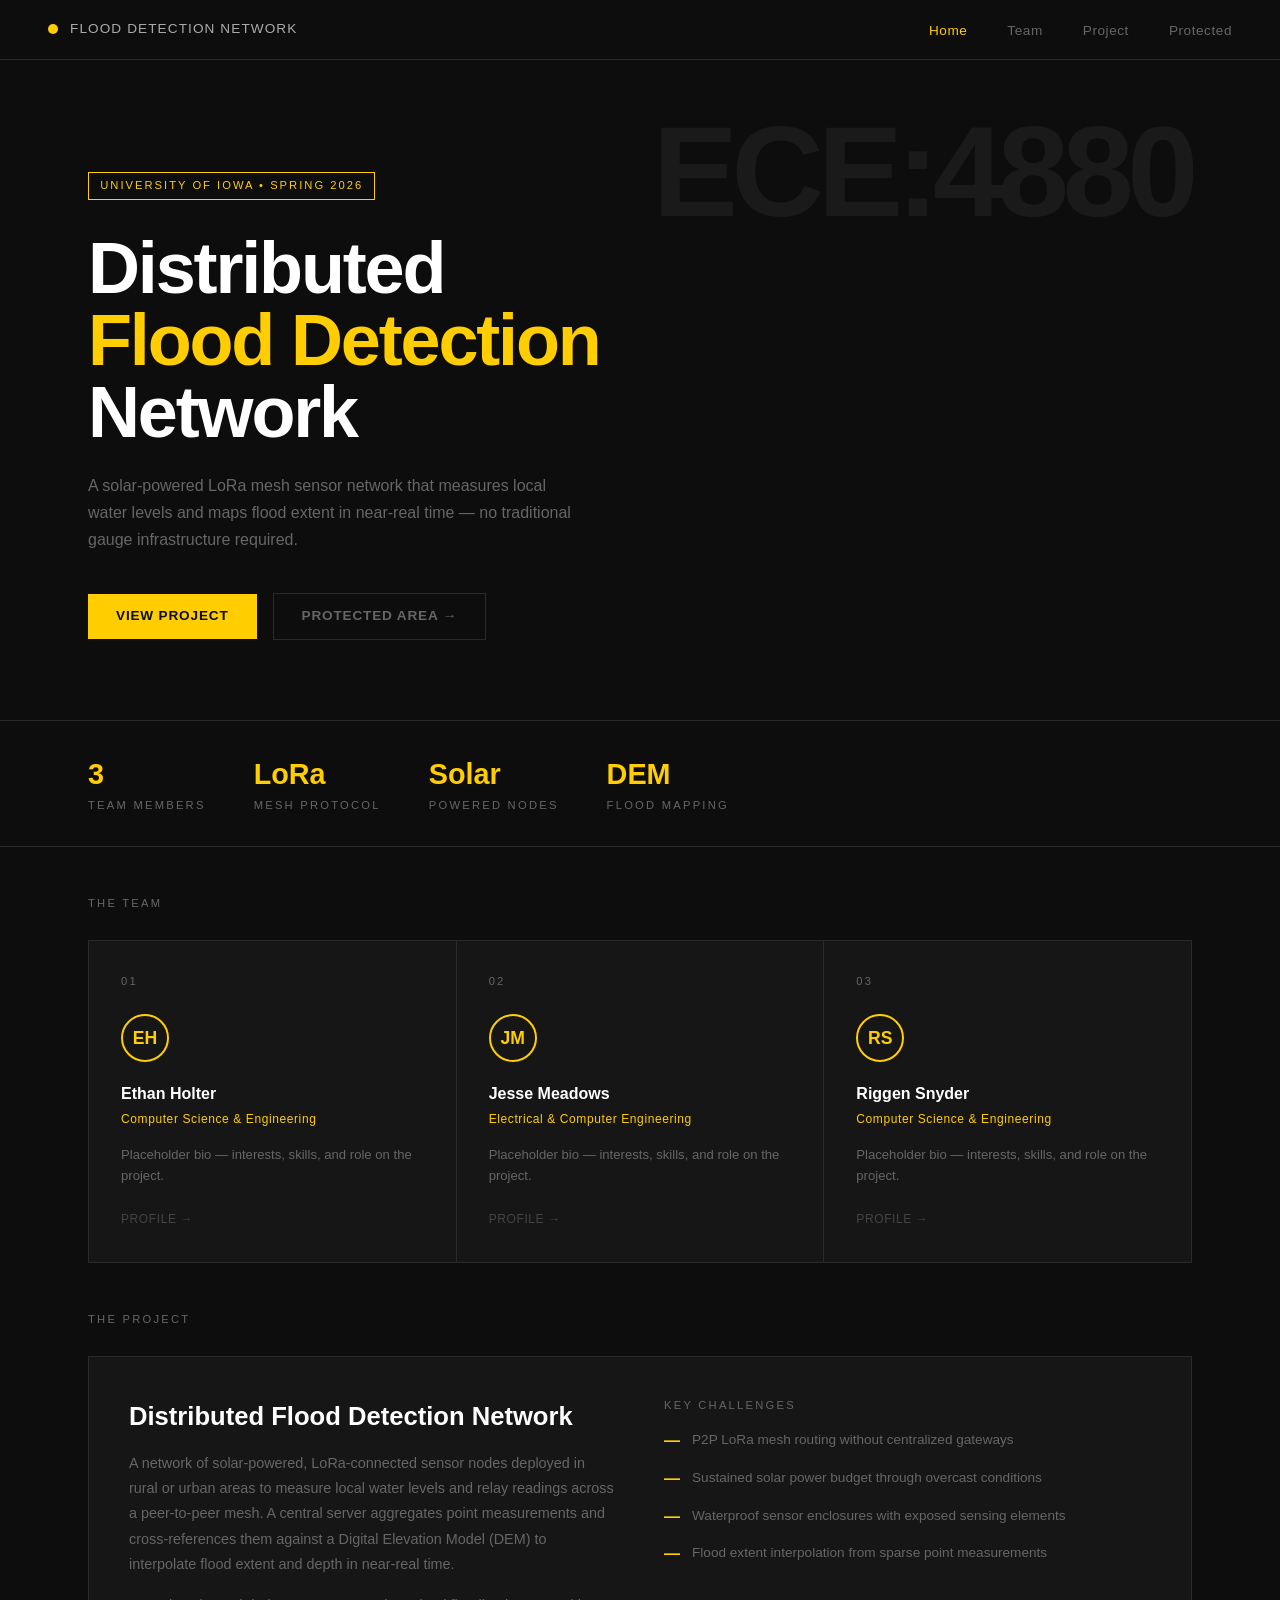
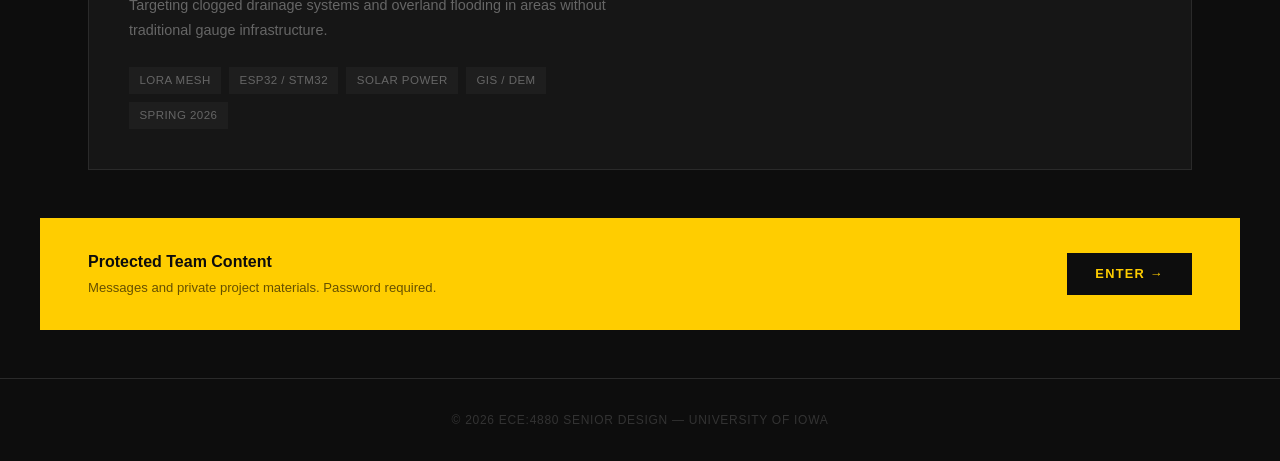
==== index.html @ d29dfadd "Initial site structure — Phase 1 & 2 in progress Adds shared stylesheet, auth.js session management," ====
<!DOCTYPE html>
<html lang="en">
<head>
  <meta charset="UTF-8">
  <meta name="viewport" content="width=device-width, initial-scale=1.0">
  <title>Distributed Flood Detection Network — ECE:4880</title>
  <link rel="stylesheet" href="assets/css/style.css">
</head>
<body>

  <!-- NAV -->
  <nav class="nav">
    <a href="index.html" class="nav-logo">
      <span class="dot"></span>
      <span class="name">Flood Detection Network</span>
    </a>
    <button class="nav-toggle" aria-label="Toggle navigation" onclick="this.parentElement.querySelector('.nav-links').classList.toggle('open')">
      <span></span><span></span><span></span>
    </button>
    <ul class="nav-links">
      <li><a href="index.html" class="active">Home</a></li>
      <li><a href="#team">Team</a></li>
      <li><a href="#project">Project</a></li>
      <li><a href="protected/gate.html">Protected</a></li>
    </ul>
  </nav>

  <!-- HERO -->
  <section style="padding: 7rem 3rem 5rem; max-width: 1200px; margin: 0 auto; position: relative; overflow: hidden;">
    <div style="position: absolute; top: 3rem; right: 3rem; font-size: 8rem; font-weight: 900; color: #1a1a1a; letter-spacing: -0.05em; line-height: 1; user-select: none; pointer-events: none;">
      ECE:4880
    </div>
    <div class="tag" style="margin-bottom: 2rem;">University of Iowa &bull; Spring 2026</div>
    <h1 style="font-size: 4.5rem; font-weight: 900; line-height: 1.0; letter-spacing: -0.03em; color: white; max-width: 720px;">
      Distributed<br><span class="gold">Flood Detection</span><br>Network
    </h1>
    <p style="margin-top: 1.5rem; color: var(--text-muted); font-size: 1rem; line-height: 1.7; max-width: 500px;">
      A solar-powered LoRa mesh sensor network that measures local water levels
      and maps flood extent in near-real time — no traditional gauge infrastructure required.
    </p>
    <div style="margin-top: 2.5rem; display: flex; gap: 1rem; flex-wrap: wrap; align-items: center;">
      <a href="#project" class="btn btn-gold">View Project</a>
      <a href="protected/gate.html" class="btn btn-ghost">Protected Area &rarr;</a>
    </div>
  </section>

  <hr class="divider">

  <!-- STATS -->
  <div class="page-wrap" style="padding-top: 2rem; padding-bottom: 2rem; display: flex; gap: 3rem; flex-wrap: wrap;">
    <div>
      <div style="font-size: 1.8rem; font-weight: 900; color: var(--gold);">3</div>
      <div class="label" style="margin-top: 0.1rem;">Team Members</div>
    </div>
    <div>
      <div style="font-size: 1.8rem; font-weight: 900; color: var(--gold);">LoRa</div>
      <div class="label" style="margin-top: 0.1rem;">Mesh Protocol</div>
    </div>
    <div>
      <div style="font-size: 1.8rem; font-weight: 900; color: var(--gold);">Solar</div>
      <div class="label" style="margin-top: 0.1rem;">Powered Nodes</div>
    </div>
    <div>
      <div style="font-size: 1.8rem; font-weight: 900; color: var(--gold);">DEM</div>
      <div class="label" style="margin-top: 0.1rem;">Flood Mapping</div>
    </div>
  </div>

  <hr class="divider">

  <!-- TEAM -->
  <section id="team" class="page-wrap" style="padding-top: 3rem; padding-bottom: 3rem;">
    <div class="section-header">
      <span class="label">The Team</span>
    </div>
    <div class="card-grid-3">

      <div class="card">
        <div class="label" style="margin-bottom: 1.5rem;">01</div>
        <div class="avatar" style="margin-bottom: 1.25rem;">EH</div>
        <h3 style="font-size: 1rem; color: white; margin-bottom: 0.25rem;">Ethan Holter</h3>
        <div style="font-size: 0.75rem; color: var(--gold); letter-spacing: 0.05em; margin-bottom: 1rem;">
          Computer Science &amp; Engineering
        </div>
        <p style="font-size: 0.82rem; color: var(--text-muted); line-height: 1.6; margin-bottom: 1.25rem;">
          Placeholder bio — interests, skills, and role on the project.
        </p>
        <a href="members/ethan.html" style="font-size: 0.75rem; color: var(--text-dim); letter-spacing: 0.05em; text-transform: uppercase; transition: color 0.2s;">
          Profile &rarr;
        </a>
      </div>

      <div class="card">
        <div class="label" style="margin-bottom: 1.5rem;">02</div>
        <div class="avatar" style="margin-bottom: 1.25rem;">JM</div>
        <h3 style="font-size: 1rem; color: white; margin-bottom: 0.25rem;">Jesse Meadows</h3>
        <div style="font-size: 0.75rem; color: var(--gold); letter-spacing: 0.05em; margin-bottom: 1rem;">
          Electrical &amp; Computer Engineering
        </div>
        <p style="font-size: 0.82rem; color: var(--text-muted); line-height: 1.6; margin-bottom: 1.25rem;">
          Placeholder bio — interests, skills, and role on the project.
        </p>
        <a href="members/jesse.html" style="font-size: 0.75rem; color: var(--text-dim); letter-spacing: 0.05em; text-transform: uppercase; transition: color 0.2s;">
          Profile &rarr;
        </a>
      </div>

      <div class="card">
        <div class="label" style="margin-bottom: 1.5rem;">03</div>
        <div class="avatar" style="margin-bottom: 1.25rem;">RS</div>
        <h3 style="font-size: 1rem; color: white; margin-bottom: 0.25rem;">Riggen Snyder</h3>
        <div style="font-size: 0.75rem; color: var(--gold); letter-spacing: 0.05em; margin-bottom: 1rem;">
          Computer Science &amp; Engineering
        </div>
        <p style="font-size: 0.82rem; color: var(--text-muted); line-height: 1.6; margin-bottom: 1.25rem;">
          Placeholder bio — interests, skills, and role on the project.
        </p>
        <a href="members/riggen.html" style="font-size: 0.75rem; color: var(--text-dim); letter-spacing: 0.05em; text-transform: uppercase; transition: color 0.2s;">
          Profile &rarr;
        </a>
      </div>

    </div>
  </section>

  <!-- PROJECT -->
  <section id="project" class="page-wrap" style="padding-bottom: 3rem;">
    <div class="section-header">
      <span class="label">The Project</span>
    </div>
    <div style="background: var(--surface); border: 1px solid var(--border); padding: 2.5rem; display: grid; grid-template-columns: 1fr 1fr; gap: 3rem; align-items: start;">
      <div>
        <h2 style="font-size: 1.6rem; font-weight: 900; color: white; margin-bottom: 1rem;">
          Distributed Flood Detection Network
        </h2>
        <p style="font-size: 0.9rem; color: var(--text-muted); line-height: 1.75;">
          A network of solar-powered, LoRa-connected sensor nodes deployed in rural or urban
          areas to measure local water levels and relay readings across a peer-to-peer mesh.
          A central server aggregates point measurements and cross-references them against a
          Digital Elevation Model (DEM) to interpolate flood extent and depth in near-real time.
        </p>
        <p style="font-size: 0.9rem; color: var(--text-muted); line-height: 1.75; margin-top: 1rem;">
          Targeting clogged drainage systems and overland flooding in areas without traditional
          gauge infrastructure.
        </p>
        <div style="display: flex; gap: 0.5rem; flex-wrap: wrap; margin-top: 1.5rem;">
          <span class="chip">LoRa Mesh</span>
          <span class="chip">ESP32 / STM32</span>
          <span class="chip">Solar Power</span>
          <span class="chip">GIS / DEM</span>
          <span class="chip">Spring 2026</span>
        </div>
      </div>
      <div>
        <div class="label" style="margin-bottom: 1rem;">Key Challenges</div>
        <ul style="list-style: none; display: flex; flex-direction: column; gap: 0.85rem;">
          <li style="display: flex; gap: 0.75rem; align-items: flex-start;">
            <span style="color: var(--gold); font-weight: 900; flex-shrink: 0;">—</span>
            <span style="font-size: 0.85rem; color: var(--text-muted); line-height: 1.6;">
              P2P LoRa mesh routing without centralized gateways
            </span>
          </li>
          <li style="display: flex; gap: 0.75rem; align-items: flex-start;">
            <span style="color: var(--gold); font-weight: 900; flex-shrink: 0;">—</span>
            <span style="font-size: 0.85rem; color: var(--text-muted); line-height: 1.6;">
              Sustained solar power budget through overcast conditions
            </span>
          </li>
          <li style="display: flex; gap: 0.75rem; align-items: flex-start;">
            <span style="color: var(--gold); font-weight: 900; flex-shrink: 0;">—</span>
            <span style="font-size: 0.85rem; color: var(--text-muted); line-height: 1.6;">
              Waterproof sensor enclosures with exposed sensing elements
            </span>
          </li>
          <li style="display: flex; gap: 0.75rem; align-items: flex-start;">
            <span style="color: var(--gold); font-weight: 900; flex-shrink: 0;">—</span>
            <span style="font-size: 0.85rem; color: var(--text-muted); line-height: 1.6;">
              Flood extent interpolation from sparse point measurements
            </span>
          </li>
        </ul>
      </div>
    </div>
  </section>

  <!-- PROTECTED BANNER -->
  <div style="background: var(--gold); padding: 2rem 3rem; display: flex; justify-content: space-between; align-items: center; flex-wrap: wrap; gap: 1rem; max-width: 1200px; margin: 0 auto 3rem;">
    <div>
      <h3 style="font-size: 1rem; font-weight: 900; color: var(--dark);">Protected Team Content</h3>
      <p style="font-size: 0.82rem; color: #665000; margin-top: 0.25rem;">
        Messages and private project materials. Password required.
      </p>
    </div>
    <a href="protected/gate.html" style="background: var(--dark); color: var(--gold); padding: 0.7rem 1.75rem; font-weight: 900; font-size: 0.8rem; letter-spacing: 0.1em; text-transform: uppercase; text-decoration: none;">
      Enter &rarr;
    </a>
  </div>

  <footer class="footer">
    &copy; 2026 ECE:4880 Senior Design &mdash; University of Iowa
  </footer>

</body>
</html>
---- assets/css/style.css ----
/* ============================================================
   DISTRIBUTED FLOOD DETECTION NETWORK — Shared Stylesheet
   Design: Dark/Bold (prototype-b)
   ============================================================ */

/* ── Reset & Base ─────────────────────────────────────────── */
*, *::before, *::after {
  margin: 0;
  padding: 0;
  box-sizing: border-box;
}

:root {
  --gold:        #FFCD00;
  --gold-dim:    #c9a200;
  --dark:        #0d0d0d;
  --surface:     #161616;
  --surface-2:   #1e1e1e;
  --border:      #2a2a2a;
  --text:        #e0e0e0;
  --text-muted:  #666;
  --text-dim:    #444;
  --radius:      0px; /* sharp-edged aesthetic */
}

html { scroll-behavior: smooth; }

body {
  font-family: 'Arial', sans-serif;
  background: var(--dark);
  color: var(--text);
  min-height: 100vh;
  line-height: 1.5;
}

img { max-width: 100%; display: block; }
a  { color: inherit; text-decoration: none; }

/* ── Typography helpers ───────────────────────────────────── */
.label {
  font-size: 0.7rem;
  text-transform: uppercase;
  letter-spacing: 0.2em;
  color: var(--text-muted);
}

.gold  { color: var(--gold); }
.muted { color: var(--text-muted); }

/* ── Navigation ───────────────────────────────────────────── */
.nav {
  display: flex;
  justify-content: space-between;
  align-items: center;
  padding: 0 3rem;
  height: 60px;
  background: var(--dark);
  border-bottom: 1px solid var(--border);
  position: sticky;
  top: 0;
  z-index: 100;
}

.nav-logo {
  display: flex;
  align-items: center;
  gap: 0.75rem;
  text-decoration: none;
}

.nav-logo .dot {
  width: 10px;
  height: 10px;
  background: var(--gold);
  border-radius: 50%;
  flex-shrink: 0;
}

.nav-logo .name {
  font-size: 0.85rem;
  letter-spacing: 0.08em;
  color: #aaa;
  text-transform: uppercase;
}

.nav-links {
  list-style: none;
  display: flex;
  gap: 2.5rem;
}

.nav-links a {
  color: var(--text-muted);
  font-size: 0.85rem;
  letter-spacing: 0.04em;
  transition: color 0.2s;
}

.nav-links a:hover,
.nav-links a.active {
  color: var(--gold);
}

/* Hamburger — hidden on desktop */
.nav-toggle {
  display: none;
  flex-direction: column;
  gap: 5px;
  cursor: pointer;
  background: none;
  border: none;
  padding: 4px;
}
.nav-toggle span {
  display: block;
  width: 22px;
  height: 2px;
  background: var(--text-muted);
  transition: background 0.2s;
}
.nav-toggle:hover span { background: var(--gold); }

/* ── Buttons ──────────────────────────────────────────────── */
.btn {
  display: inline-block;
  padding: 0.75rem 1.75rem;
  font-size: 0.85rem;
  font-weight: 700;
  letter-spacing: 0.06em;
  text-transform: uppercase;
  cursor: pointer;
  border: none;
  transition: opacity 0.2s, background 0.2s;
  text-decoration: none;
}

.btn-gold {
  background: var(--gold);
  color: var(--dark);
}
.btn-gold:hover { opacity: 0.85; }

.btn-dark {
  background: var(--dark);
  color: var(--gold);
  border: 1px solid var(--border);
}
.btn-dark:hover { border-color: var(--gold); }

.btn-ghost {
  background: transparent;
  color: var(--text-muted);
  border: 1px solid var(--border);
}
.btn-ghost:hover { color: var(--text); border-color: #555; }

/* ── Tag / Pill ───────────────────────────────────────────── */
.tag {
  display: inline-block;
  border: 1px solid var(--gold);
  color: var(--gold);
  font-size: 0.7rem;
  letter-spacing: 0.18em;
  text-transform: uppercase;
  padding: 0.28rem 0.7rem;
}

.chip {
  display: inline-block;
  background: var(--surface-2);
  color: var(--text-muted);
  font-size: 0.72rem;
  padding: 0.3rem 0.65rem;
  letter-spacing: 0.04em;
  text-transform: uppercase;
}

/* ── Divider ──────────────────────────────────────────────── */
.divider {
  border: none;
  border-top: 1px solid var(--border);
}

/* ── Page wrapper ─────────────────────────────────────────── */
.page-wrap {
  max-width: 1200px;
  margin: 0 auto;
  padding: 0 3rem;
}

/* ── Section header ───────────────────────────────────────── */
.section-header {
  display: flex;
  justify-content: space-between;
  align-items: baseline;
  margin-bottom: 1.75rem;
}

.section-header .label { }
.section-header a {
  font-size: 0.8rem;
  color: var(--gold);
}
.section-header a:hover { opacity: 0.8; }

/* ── Card grid ────────────────────────────────────────────── */
.card-grid-3 {
  display: grid;
  grid-template-columns: repeat(3, 1fr);
  gap: 1px;
  background: var(--border);
  border: 1px solid var(--border);
}

.card-grid-2 {
  display: grid;
  grid-template-columns: repeat(2, 1fr);
  gap: 1rem;
}

/* ── Surface card ─────────────────────────────────────────── */
.card {
  background: var(--surface);
  padding: 2rem;
  transition: background 0.2s;
}
.card:hover { background: var(--surface-2); }

/* ── Gold accent bar (top of card) ───────────────────────────*/
.card-accent { border-top: 2px solid var(--gold); }

/* ── Avatar circle ────────────────────────────────────────── */
.avatar {
  width: 48px;
  height: 48px;
  border: 2px solid var(--gold);
  border-radius: 50%;
  display: flex;
  align-items: center;
  justify-content: center;
  font-size: 1.1rem;
  font-weight: 900;
  color: var(--gold);
  flex-shrink: 0;
}

.avatar-lg {
  width: 80px;
  height: 80px;
  font-size: 1.75rem;
}

/* ── Form elements ────────────────────────────────────────── */
.form-group {
  margin-bottom: 1.25rem;
}

.form-group label {
  display: block;
  font-size: 0.72rem;
  text-transform: uppercase;
  letter-spacing: 0.15em;
  color: var(--text-muted);
  margin-bottom: 0.5rem;
}

.form-group input,
.form-group textarea {
  width: 100%;
  background: var(--surface-2);
  border: 1px solid var(--border);
  color: var(--text);
  font-family: 'Arial', sans-serif;
  font-size: 0.9rem;
  padding: 0.75rem 1rem;
  outline: none;
  transition: border-color 0.2s;
  resize: vertical;
}

.form-group input:focus,
.form-group textarea:focus {
  border-color: var(--gold);
}

.form-group input::placeholder,
.form-group textarea::placeholder {
  color: var(--text-dim);
}

/* ── Protected / gate layout ──────────────────────────────── */
.gate-wrap {
  min-height: 100vh;
  display: flex;
  align-items: center;
  justify-content: center;
  padding: 2rem;
}

.gate-box {
  background: var(--surface);
  border: 1px solid var(--border);
  border-top: 3px solid var(--gold);
  padding: 2.5rem;
  width: 100%;
  max-width: 420px;
}

.gate-box h2 {
  font-size: 1.2rem;
  font-weight: 900;
  color: white;
  margin-bottom: 0.5rem;
}

.gate-box p {
  font-size: 0.85rem;
  color: var(--text-muted);
  margin-bottom: 2rem;
  line-height: 1.6;
}

.gate-error {
  font-size: 0.8rem;
  color: #ff4444;
  margin-top: 0.75rem;
  display: none;
}

/* ── Footer ───────────────────────────────────────────────── */
.footer {
  border-top: 1px solid var(--border);
  text-align: center;
  padding: 2rem;
  font-size: 0.75rem;
  color: #333;
  letter-spacing: 0.06em;
  text-transform: uppercase;
}

/* ── Responsive ───────────────────────────────────────────── */
@media (max-width: 768px) {
  .nav {
    padding: 0 1.25rem;
  }

  .nav-links {
    display: none;
    flex-direction: column;
    gap: 0;
    position: absolute;
    top: 60px;
    left: 0;
    right: 0;
    background: var(--dark);
    border-bottom: 1px solid var(--border);
    padding: 1rem 0;
  }

  .nav-links.open { display: flex; }

  .nav-links a {
    padding: 0.75rem 1.5rem;
    display: block;
  }

  .nav-toggle { display: flex; }

  .page-wrap { padding: 0 1.25rem; }

  .card-grid-3 {
    grid-template-columns: 1fr;
  }

  .card-grid-2 {
    grid-template-columns: 1fr;
  }
}

@media (max-width: 480px) {
  .btn { padding: 0.65rem 1.25rem; font-size: 0.8rem; }
}
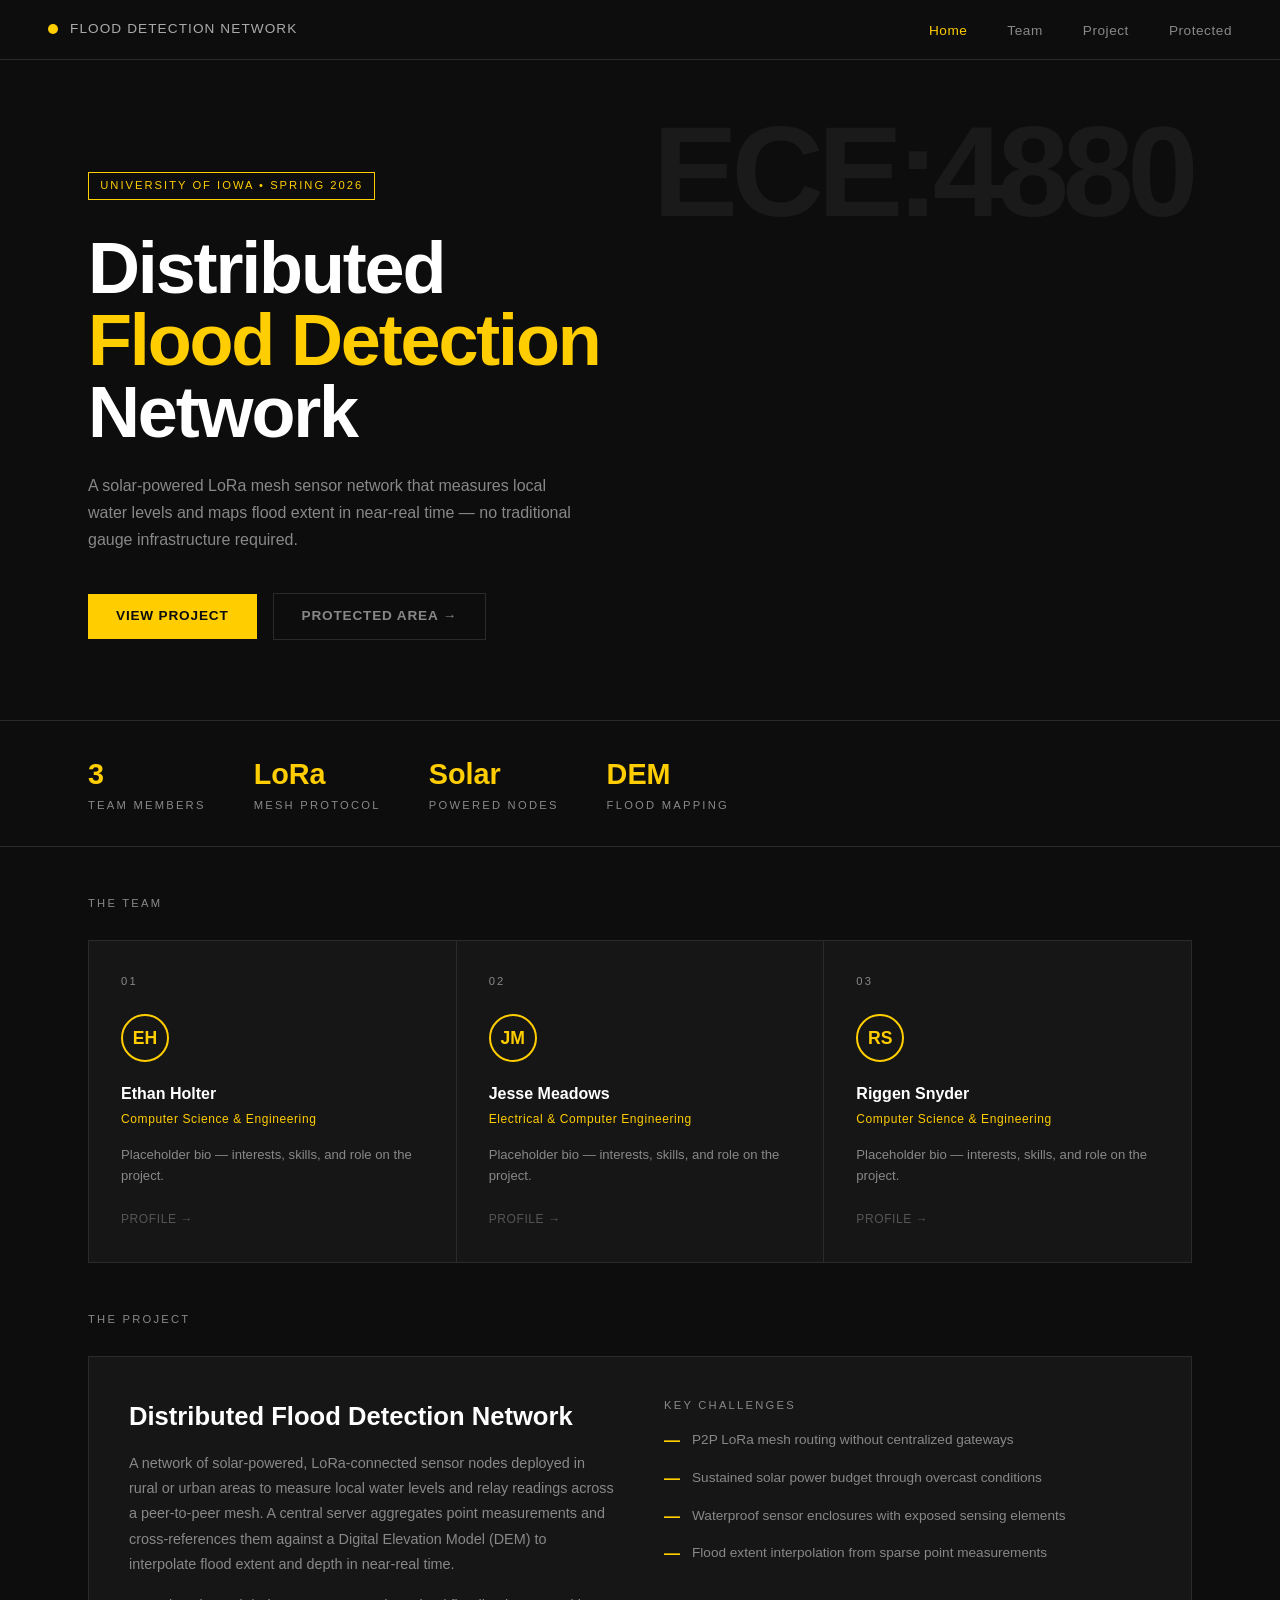
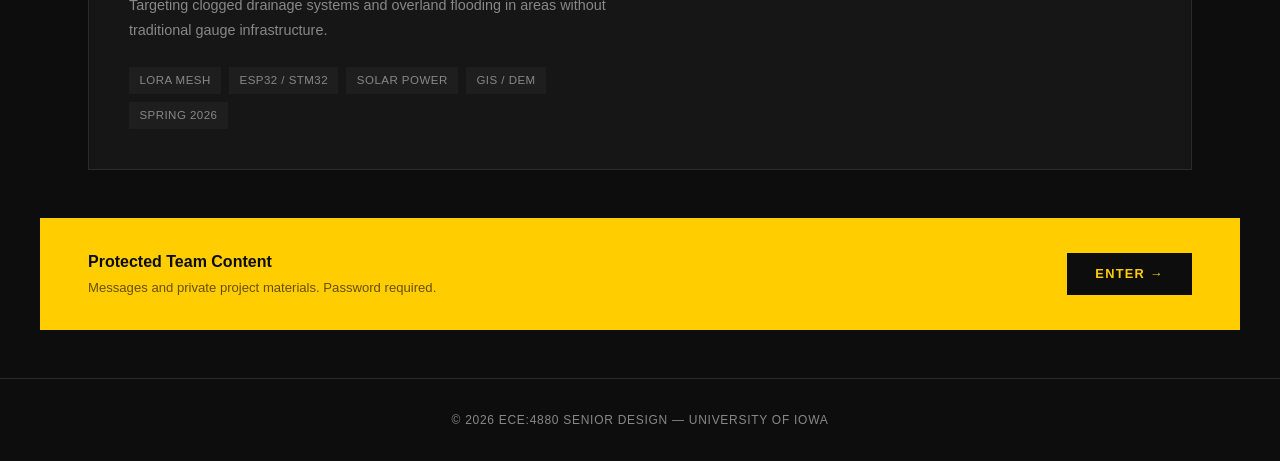
==== commit 79dbfc54: "Phase 5: fix security, accessibility, responsiveness, and code quality - auth.js: add isAuthenticate" ====
--- a/index.html
+++ b/index.html
@@ -14,7 +14,7 @@
       <span class="dot"></span>
       <span class="name">Flood Detection Network</span>
     </a>
-    <button class="nav-toggle" aria-label="Toggle navigation" onclick="this.parentElement.querySelector('.nav-links').classList.toggle('open')">
+    <button class="nav-toggle" aria-label="Toggle navigation">
       <span></span><span></span><span></span>
     </button>
     <ul class="nav-links">
@@ -27,9 +27,7 @@
 
   <!-- HERO -->
   <section style="padding: 7rem 3rem 5rem; max-width: 1200px; margin: 0 auto; position: relative; overflow: hidden;">
-    <div style="position: absolute; top: 3rem; right: 3rem; font-size: 8rem; font-weight: 900; color: #1a1a1a; letter-spacing: -0.05em; line-height: 1; user-select: none; pointer-events: none;">
-      ECE:4880
-    </div>
+    <div class="hero-watermark" aria-hidden="true">ECE:4880</div>
     <div class="tag" style="margin-bottom: 2rem;">University of Iowa &bull; Spring 2026</div>
     <h1 style="font-size: 4.5rem; font-weight: 900; line-height: 1.0; letter-spacing: -0.03em; color: white; max-width: 720px;">
       Distributed<br><span class="gold">Flood Detection</span><br>Network
@@ -128,7 +126,7 @@
     <div class="section-header">
       <span class="label">The Project</span>
     </div>
-    <div style="background: var(--surface); border: 1px solid var(--border); padding: 2.5rem; display: grid; grid-template-columns: 1fr 1fr; gap: 3rem; align-items: start;">
+    <div class="profile-grid" style="background: var(--surface); border: 1px solid var(--border); padding: 2.5rem;">
       <div>
         <h2 style="font-size: 1.6rem; font-weight: 900; color: white; margin-bottom: 1rem;">
           Distributed Flood Detection Network
@@ -200,5 +198,10 @@
     &copy; 2026 ECE:4880 Senior Design &mdash; University of Iowa
   </footer>
 
+  <script>
+    document.querySelector(".nav-toggle").addEventListener("click", function() {
+      this.parentElement.querySelector(".nav-links").classList.toggle("open");
+    });
+  </script>
 </body>
 </html>
--- a/assets/css/style.css
+++ b/assets/css/style.css
@@ -18,9 +18,8 @@
   --surface-2:   #1e1e1e;
   --border:      #2a2a2a;
   --text:        #e0e0e0;
-  --text-muted:  #666;
-  --text-dim:    #444;
-  --radius:      0px; /* sharp-edged aesthetic */
+  --text-muted:  #888;
+  --text-dim:    #555;
 }
 
 html { scroll-behavior: smooth; }
@@ -34,7 +33,13 @@
 }
 
 img { max-width: 100%; display: block; }
-a  { color: inherit; text-decoration: none; }
+a   { color: inherit; text-decoration: none; }
+
+/* Focus ring for keyboard navigation */
+:focus-visible {
+  outline: 2px solid var(--gold);
+  outline-offset: 2px;
+}
 
 /* ── Typography helpers ───────────────────────────────────── */
 .label {
@@ -118,7 +123,8 @@
   background: var(--text-muted);
   transition: background 0.2s;
 }
-.nav-toggle:hover span { background: var(--gold); }
+.nav-toggle:hover span,
+.nav-toggle:focus-visible span { background: var(--gold); }
 
 /* ── Buttons ──────────────────────────────────────────────── */
 .btn {
@@ -130,7 +136,7 @@
   text-transform: uppercase;
   cursor: pointer;
   border: none;
-  transition: opacity 0.2s, background 0.2s;
+  transition: opacity 0.2s, background 0.2s, border-color 0.2s;
   text-decoration: none;
 }
 
@@ -139,6 +145,10 @@
   color: var(--dark);
 }
 .btn-gold:hover { opacity: 0.85; }
+.btn-gold:disabled {
+  opacity: 0.5;
+  cursor: not-allowed;
+}
 
 .btn-dark {
   background: var(--dark);
@@ -152,7 +162,7 @@
   color: var(--text-muted);
   border: 1px solid var(--border);
 }
-.btn-ghost:hover { color: var(--text); border-color: #555; }
+.btn-ghost:hover { color: var(--text); border-color: var(--text-muted); }
 
 /* ── Tag / Pill ───────────────────────────────────────────── */
 .tag {
@@ -196,7 +206,6 @@
   margin-bottom: 1.75rem;
 }
 
-.section-header .label { }
 .section-header a {
   font-size: 0.8rem;
   color: var(--gold);
@@ -283,6 +292,11 @@
   border-color: var(--gold);
 }
 
+.form-group input:invalid:not(:placeholder-shown),
+.form-group textarea:invalid:not(:placeholder-shown) {
+  border-color: #ff4444;
+}
+
 .form-group input::placeholder,
 .form-group textarea::placeholder {
   color: var(--text-dim);
@@ -327,18 +341,65 @@
   display: none;
 }
 
+/* ── Hero watermark ───────────────────────────────────────── */
+.hero-watermark {
+  position: absolute;
+  top: 3rem;
+  right: 3rem;
+  font-size: 8rem;
+  font-weight: 900;
+  color: #1a1a1a;
+  letter-spacing: -0.05em;
+  line-height: 1;
+  user-select: none;
+  pointer-events: none;
+}
+
+/* ── Two-column profile layout ────────────────────────────── */
+.profile-grid {
+  display: grid;
+  grid-template-columns: 1fr 1fr;
+  gap: 3rem;
+  align-items: start;
+}
+
+.profile-header {
+  display: grid;
+  grid-template-columns: auto 1fr;
+  gap: 3rem;
+  align-items: start;
+}
+
 /* ── Footer ───────────────────────────────────────────────── */
 .footer {
   border-top: 1px solid var(--border);
   text-align: center;
   padding: 2rem;
   font-size: 0.75rem;
-  color: #333;
+  color: var(--text-muted);
   letter-spacing: 0.06em;
   text-transform: uppercase;
 }
 
 /* ── Responsive ───────────────────────────────────────────── */
+
+/* Tablet */
+@media (max-width: 1024px) {
+  .page-wrap { padding: 0 2rem; }
+  .nav       { padding: 0 2rem; }
+
+  .hero-watermark { font-size: 5rem; }
+
+  .profile-grid {
+    grid-template-columns: 1fr;
+  }
+
+  .profile-header {
+    gap: 2rem;
+  }
+}
+
+/* Mobile */
 @media (max-width: 768px) {
   .nav {
     padding: 0 1.25rem;
@@ -364,6 +425,8 @@
     display: block;
   }
 
+  .hero-watermark { display: none; }
+
   .nav-toggle { display: flex; }
 
   .page-wrap { padding: 0 1.25rem; }
@@ -375,6 +438,11 @@
   .card-grid-2 {
     grid-template-columns: 1fr;
   }
+
+  .profile-header {
+    grid-template-columns: 1fr;
+    gap: 1.5rem;
+  }
 }
 
 @media (max-width: 480px) {
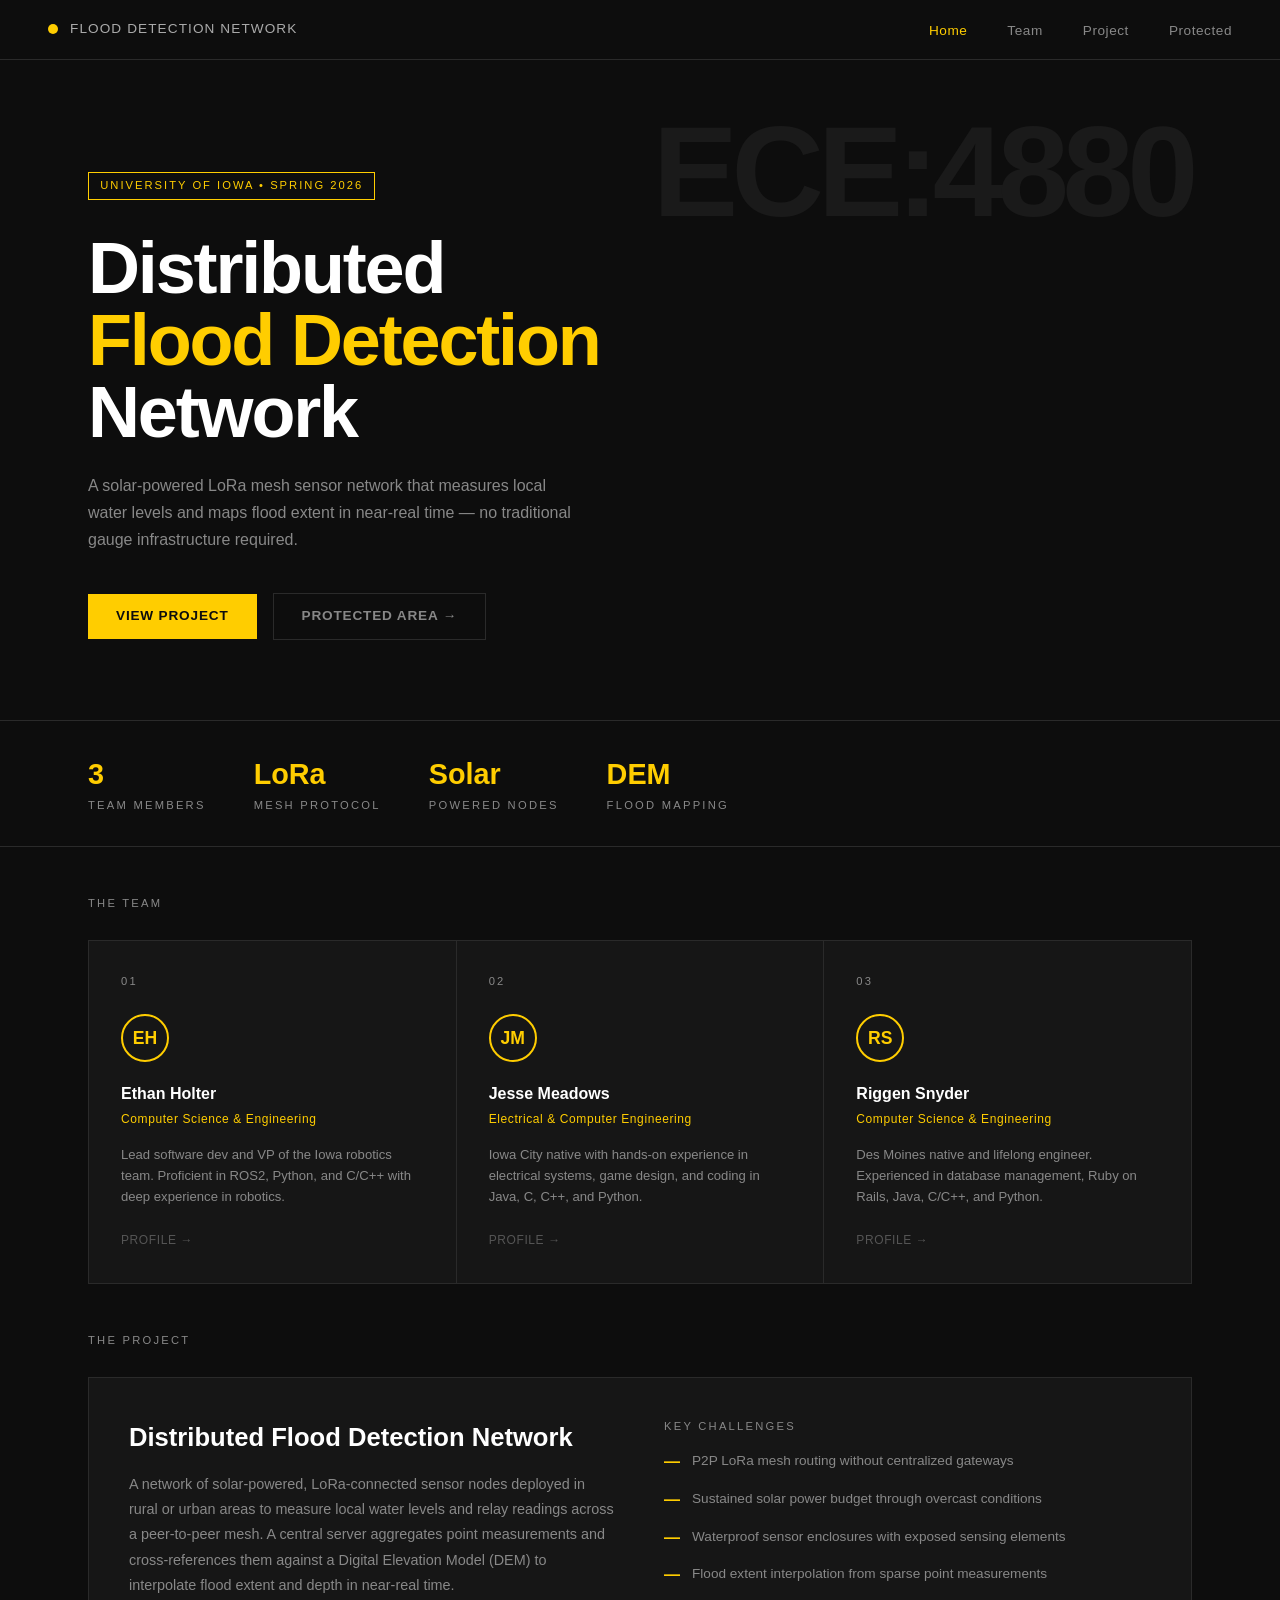
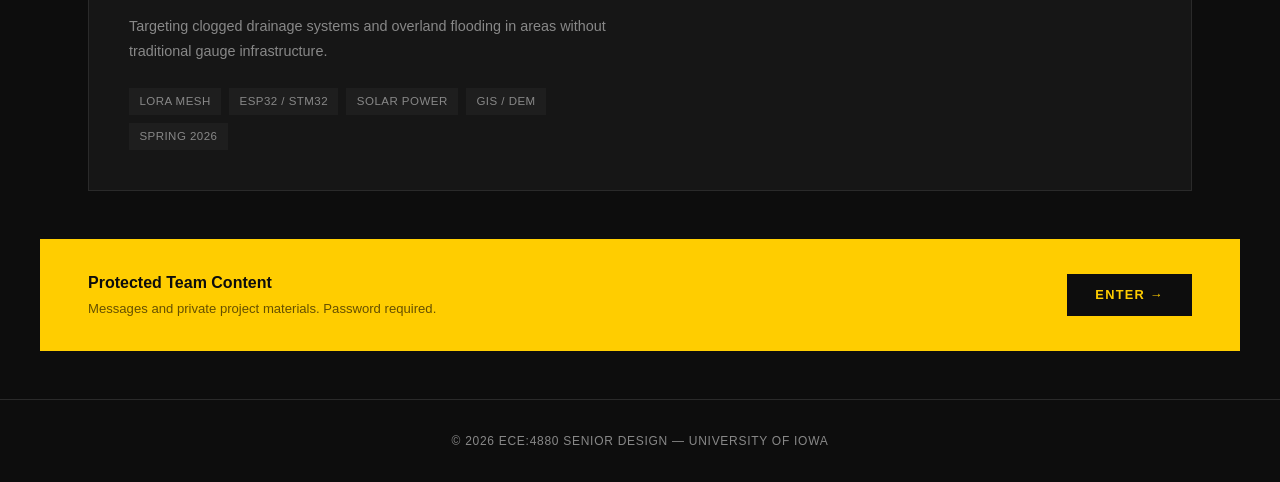
==== commit e1b27444: "placeholder bios" ====
--- a/index.html
+++ b/index.html
@@ -81,7 +81,7 @@
           Computer Science &amp; Engineering
         </div>
         <p style="font-size: 0.82rem; color: var(--text-muted); line-height: 1.6; margin-bottom: 1.25rem;">
-          Placeholder bio — interests, skills, and role on the project.
+          Lead software dev and VP of the Iowa robotics team. Proficient in ROS2, Python, and C/C++ with deep experience in robotics.
         </p>
         <a href="members/ethan.html" style="font-size: 0.75rem; color: var(--text-dim); letter-spacing: 0.05em; text-transform: uppercase; transition: color 0.2s;">
           Profile &rarr;
@@ -96,7 +96,7 @@
           Electrical &amp; Computer Engineering
         </div>
         <p style="font-size: 0.82rem; color: var(--text-muted); line-height: 1.6; margin-bottom: 1.25rem;">
-          Placeholder bio — interests, skills, and role on the project.
+          Iowa City native with hands-on experience in electrical systems, game design, and coding in Java, C, C++, and Python.
         </p>
         <a href="members/jesse.html" style="font-size: 0.75rem; color: var(--text-dim); letter-spacing: 0.05em; text-transform: uppercase; transition: color 0.2s;">
           Profile &rarr;
@@ -111,7 +111,7 @@
           Computer Science &amp; Engineering
         </div>
         <p style="font-size: 0.82rem; color: var(--text-muted); line-height: 1.6; margin-bottom: 1.25rem;">
-          Placeholder bio — interests, skills, and role on the project.
+          Des Moines native and lifelong engineer. Experienced in database management, Ruby on Rails, Java, C/C++, and Python.
         </p>
         <a href="members/riggen.html" style="font-size: 0.75rem; color: var(--text-dim); letter-spacing: 0.05em; text-transform: uppercase; transition: color 0.2s;">
           Profile &rarr;
--- a/assets/css/style.css
+++ b/assets/css/style.css
@@ -257,6 +257,10 @@
   width: 80px;
   height: 80px;
   font-size: 1.75rem;
+}
+
+img.avatar {
+  object-fit: cover;
 }
 
 /* ── Form elements ────────────────────────────────────────── */
